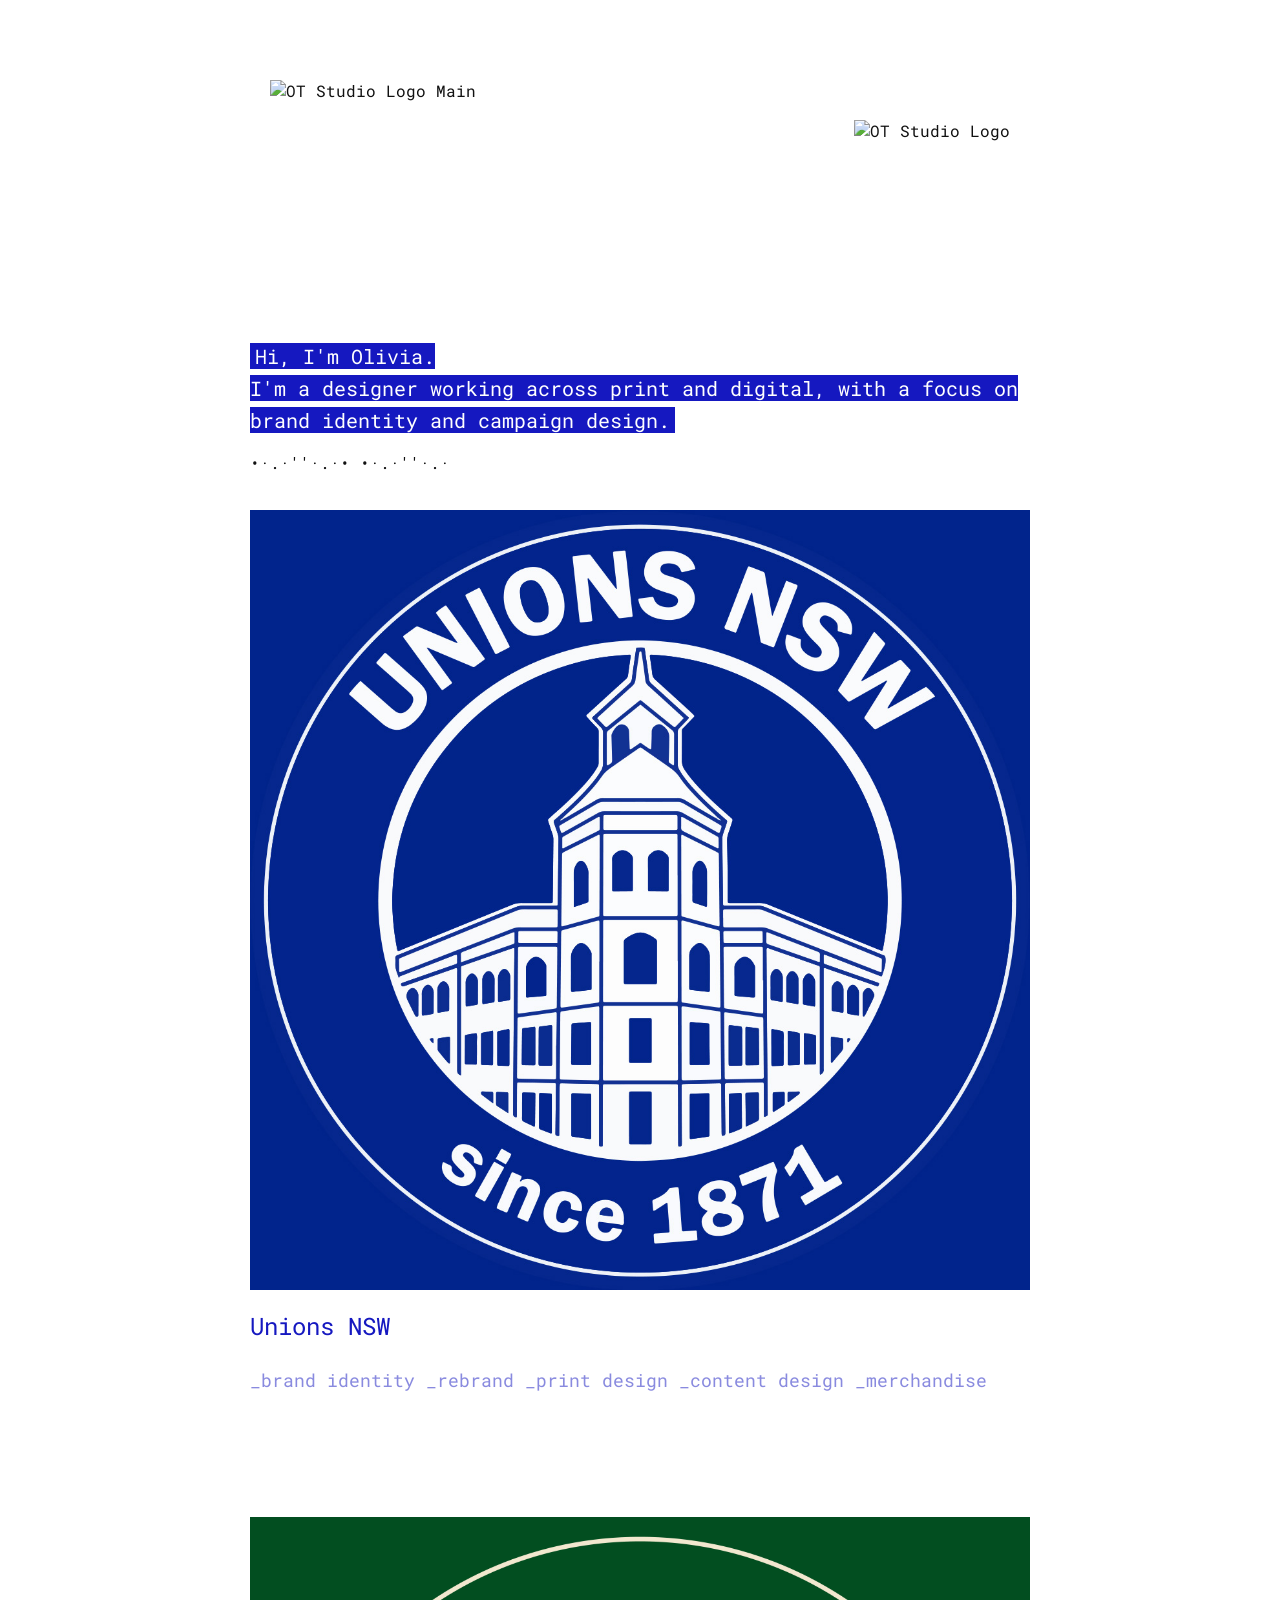
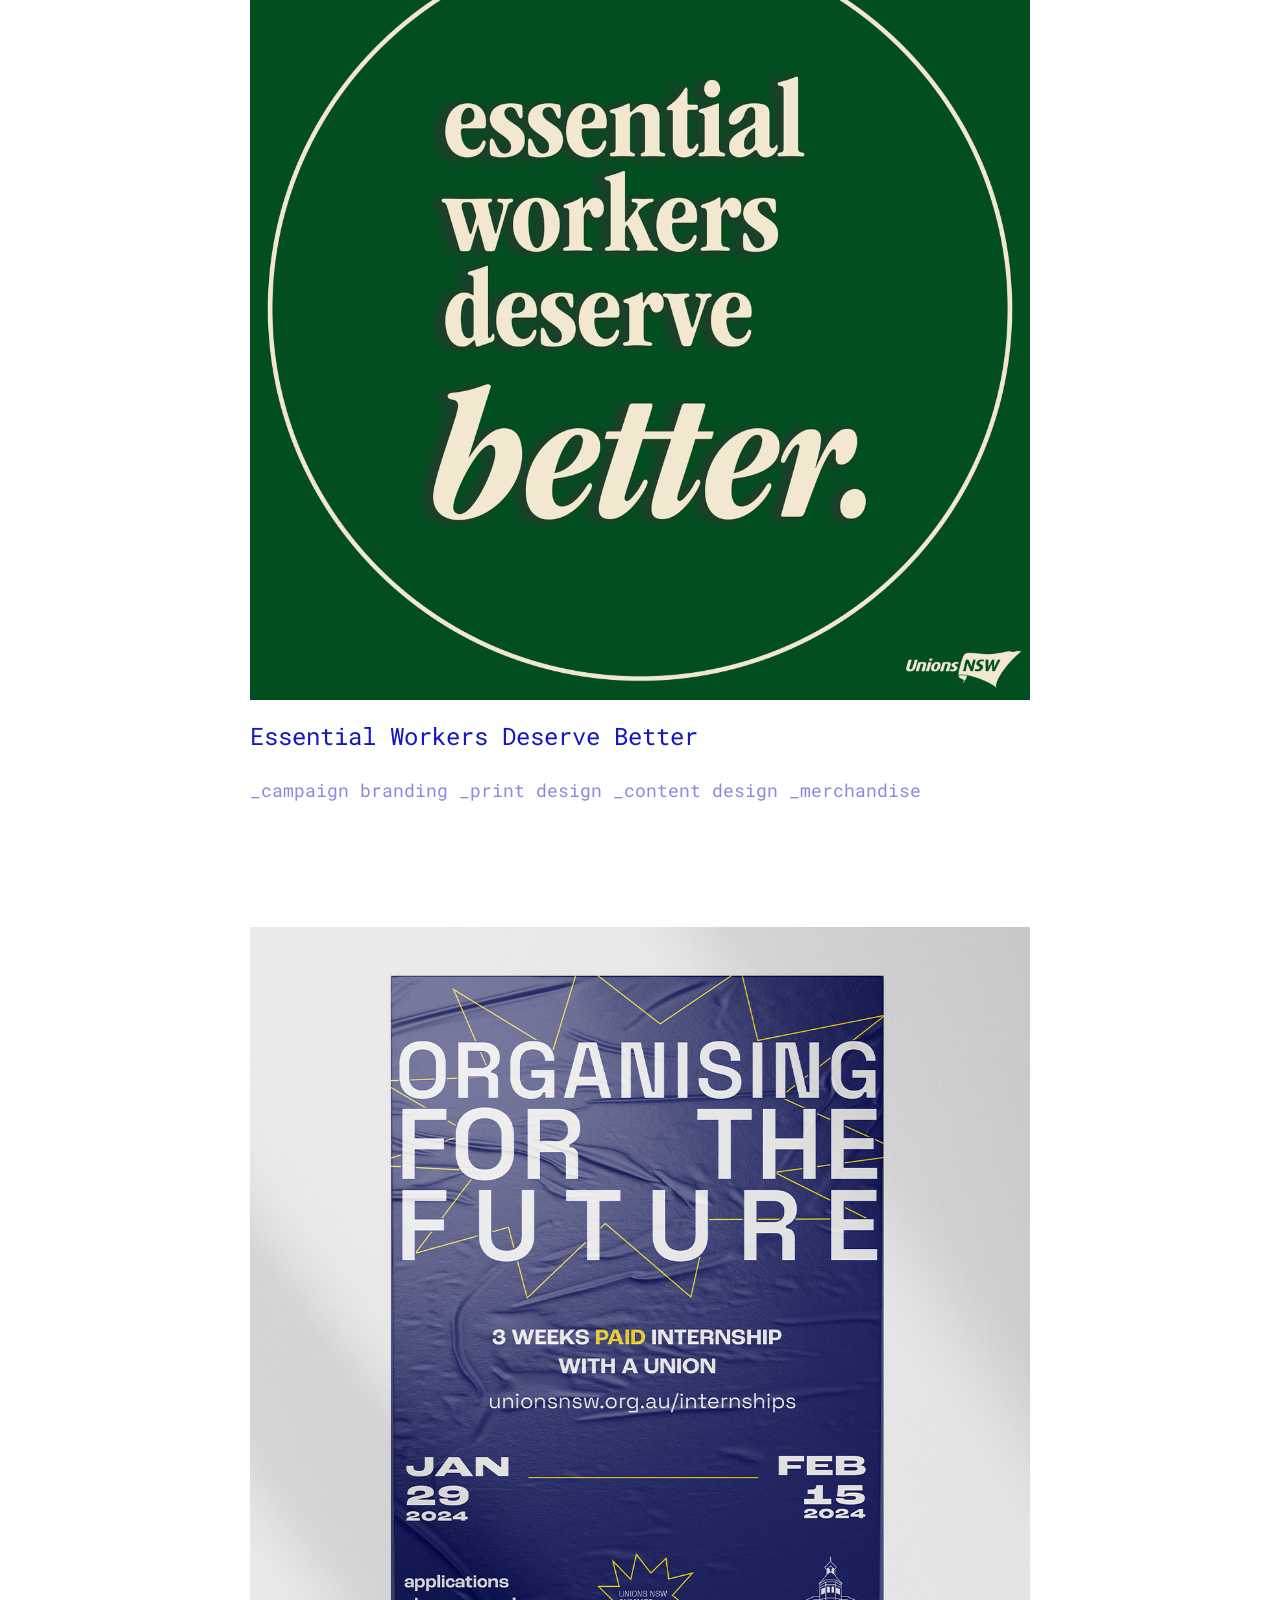
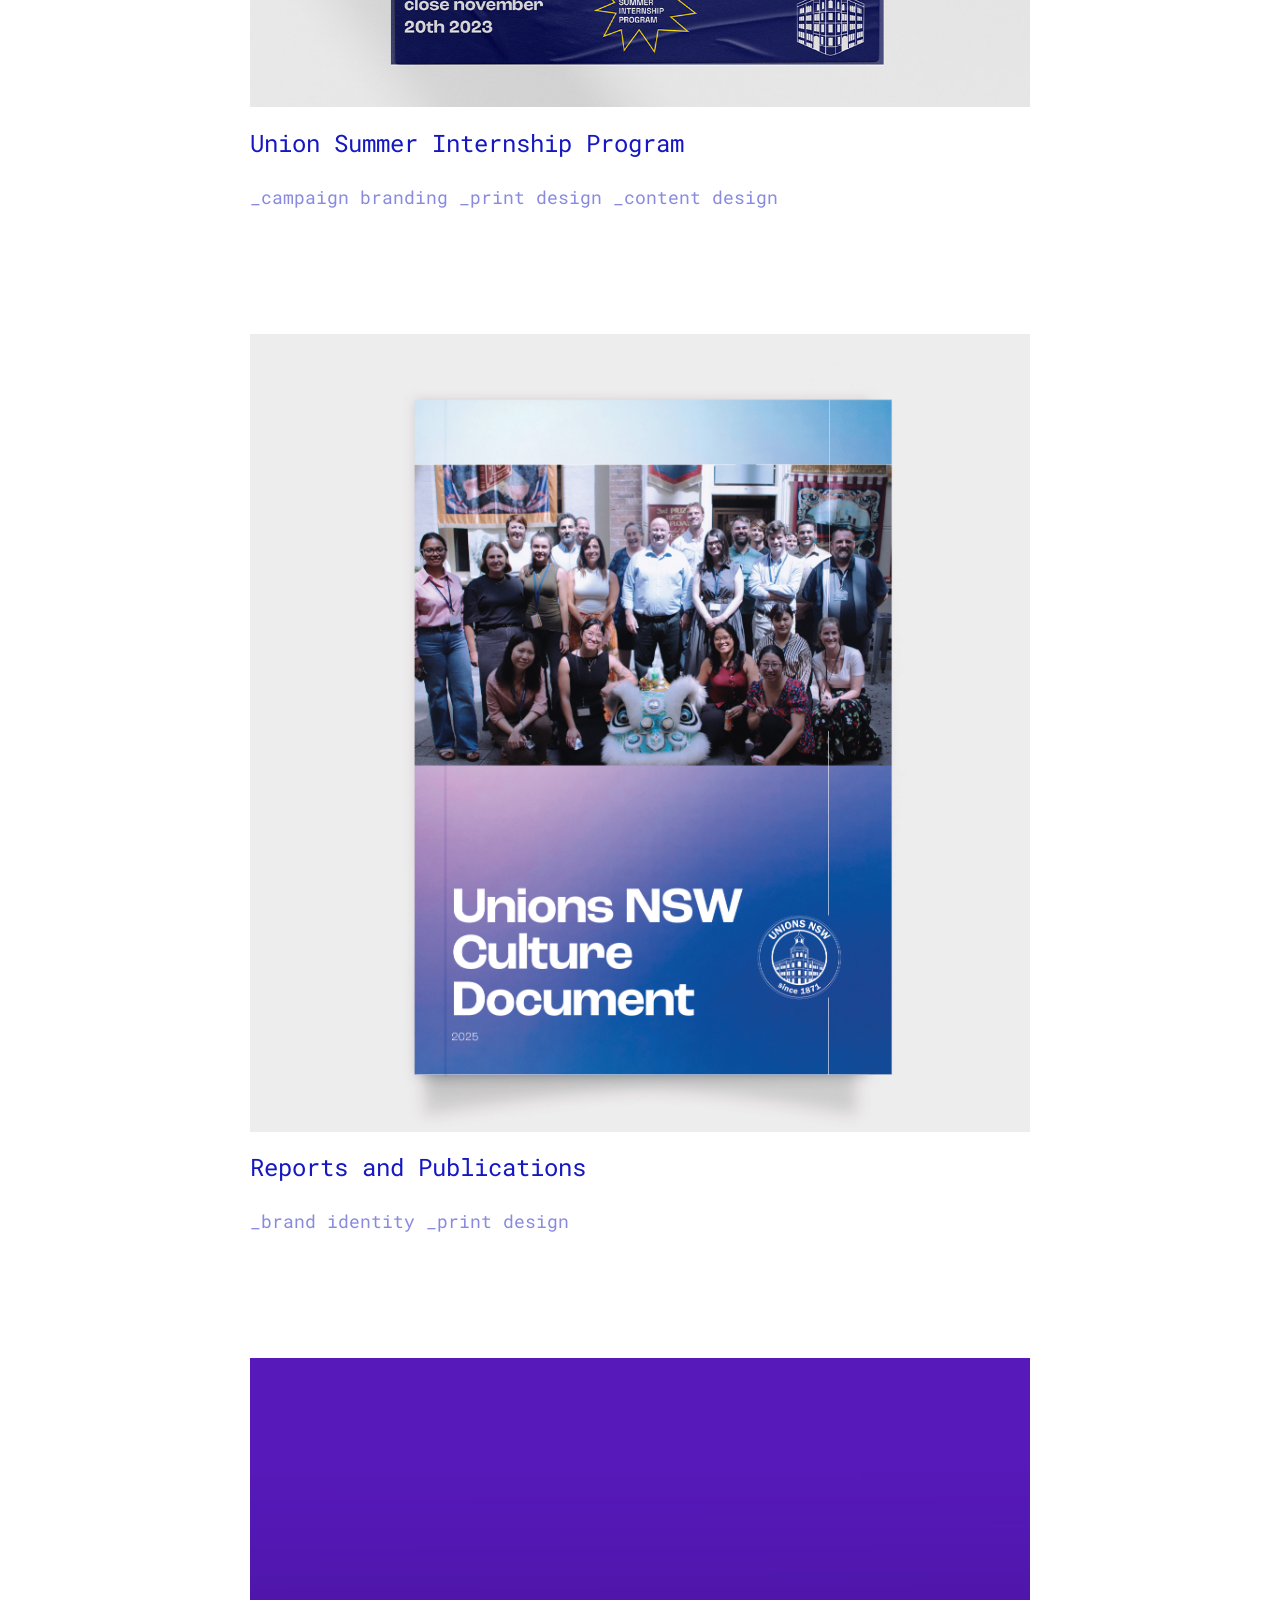
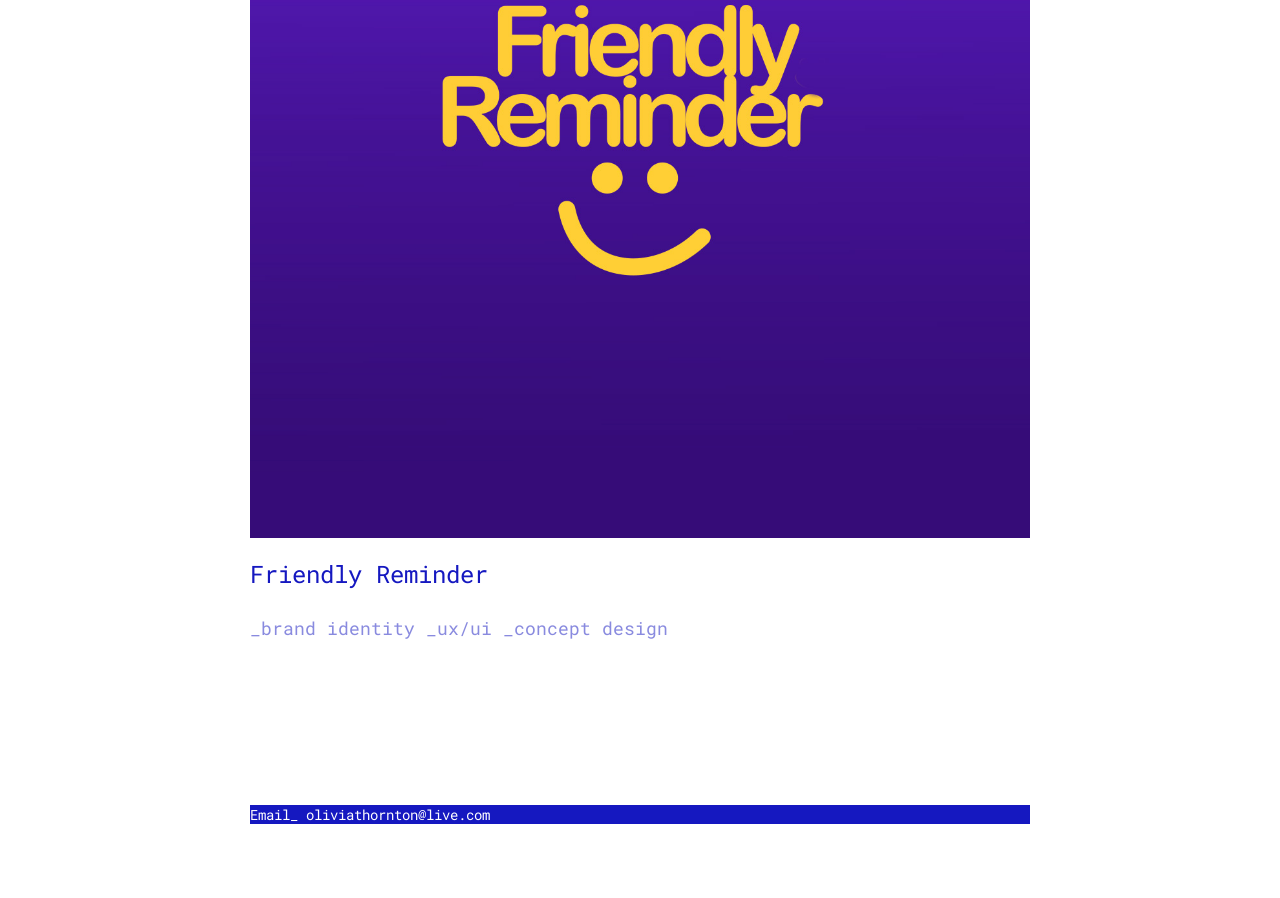
==== index.html @ 5ad0eead "Initial upload" ====
<!DOCTYPE html>
<html lang="en">

<head>

<meta charset="UTF-8">
<meta name="viewport" content="width=device-width, initial-scale=1">

<title>ot-studio</title>

<link rel="stylesheet" href="styles.css">

<link rel="preconnect" href="https://fonts.googleapis.com">
<link rel="preconnect" href="https://fonts.gstatic.com" crossorigin>
<link href="https://fonts.googleapis.com/css2?family=Roboto+Mono:ital,wght@0,100..700;1,100..700&display=swap" rel="stylesheet">

</head>


<body>

<header class="header">

<img src="/Users/othornton/Desktop/portolio-site/images/logo26-01.png" alt="OT Studio Logo Main" class="logo">

<img src="/Users/othornton/Desktop/portolio-site/images/borzoibitmap_grain_flip-1.png" alt="OT Studio Logo" class="logodog">

</header>

<p class="intro"><span>
Hi, I'm Olivia.<br>
I'm a designer working across print and digital, with a focus on brand identity and campaign design.
</span>
</p>
<p>•·.·''·.·• •·.·''·.·</p>
<br>




<main class="projects">

<a class="project" href="projects/project1.html">

<img src="images/project1cover.jpg" alt="Project 1">

<h2>Unions NSW</h2><br>
<h2 class="h2tags">_brand identity _rebrand _print design _content design _merchandise</h2>

</a>


<a class="project" href="projects/project2.html">

<img src="images/project2cover.jpg" alt="Project 2">

<h2>Essential Workers Deserve Better</h2><br>
<h2 class="h2tags">_campaign branding _print design _content design _merchandise</h2>

</a>

<a class="project" href="projects/project3.html">

<img src="images/project3cover.jpg" alt="Project 3">

<h2>Union Summer Internship Program</h2><br>
<h2 class="h2tags">_campaign branding _print design _content design</h2>

</a>

<a class="project" href="projects/project4.html">

<img src="images/project4cover.jpg" alt="Project 4">

<h2>Reports and Publications</h2><br>
<h2 class="h2tags">_brand identity _print design</h2>

</a>

<a class="project" href="projects/project5.html">

<img src="images/project5cover.jpg" alt="Project 5">

<h2>Friendly Reminder</h2><br>
<h2 class="h2tags">_brand identity _ux/ui _concept design</h2>

</a>

</main>


<footer>

<p>Email_ oliviathornton@live.com</p>

</footer>


<script src="script.js"></script>

</body>

</html>
---- styles.css ----
*{
box-sizing:border-box;
}

body{

font-family:'Roboto Mono', monospace;
margin:0;
padding:60px;
color:#111;
background:white;
max-width:900px;
margin:auto;

}

.header{

width: 100%;  
margin-bottom: 80px;
display: flex;
justify-content: space-between;
align-items: center;
padding: 20px;
}

.logo {
  height: 160px;
}

.logodog {
  height: 80px;
  animation: rotation 6s infinite linear;
}

@keyframes rotation {
  from {
    transform: rotate(359deg);
  }
  to {
    transform: rotate(0deg);
  }
}

h1{

font-size:34px;
font-weight:500;
margin-bottom:20px;
color:#1518c0;
}

h1 span{
  background-color: #FFFFFF;
  width:100% ;
}

h2{

font-size:24px;
font-weight:500;
color:#1518c0;
margin-bottom: 5px;
}

.h2tags{

font-size:18px;
font-weight:500;
color:#1518c0;
opacity: 50%;
margin-bottom: 5px;
margin-top: 0px;
}

h3{

font-size:18px;
font-weight:500;
margin-bottom:20px;
color:#1518c0;
}

.intro span{

font-size:20px;
line-height:1.6;
max-width:600px;
color: #FFFFFF;
background-color: #1518c0;
padding: 0 5px; /* Add horizontal padding */

}

.projects{

display:flex;
flex-direction:column;
gap:120px;

}

.project{

text-decoration:none;
color:#1518c0;

}

.project img{

width:100%;
display:block;
transition:opacity 0.3s ease;

}

.project:hover img{

opacity:0.85;

}

.project h2{

font: size 24px;
font-weight:400;
color:#1518c0;

}

.pichead{
color:#1518c0  
}

footer{

margin-top:160px;
font-size:14px;
color:#FFFFFF;
background-color:#1518c0;

}

img{

cursor:pointer;

}

.lightbox{

position:fixed;
top:0;
left:0;
width:100%;
height:100%;
background:rgba(0,0,0,0.9);

display:none;
justify-content:center;
align-items:center;

}

.lightbox img{

max-width:90%;
max-height:90%;

}

.projectslides{
  max-width: 90%;
}
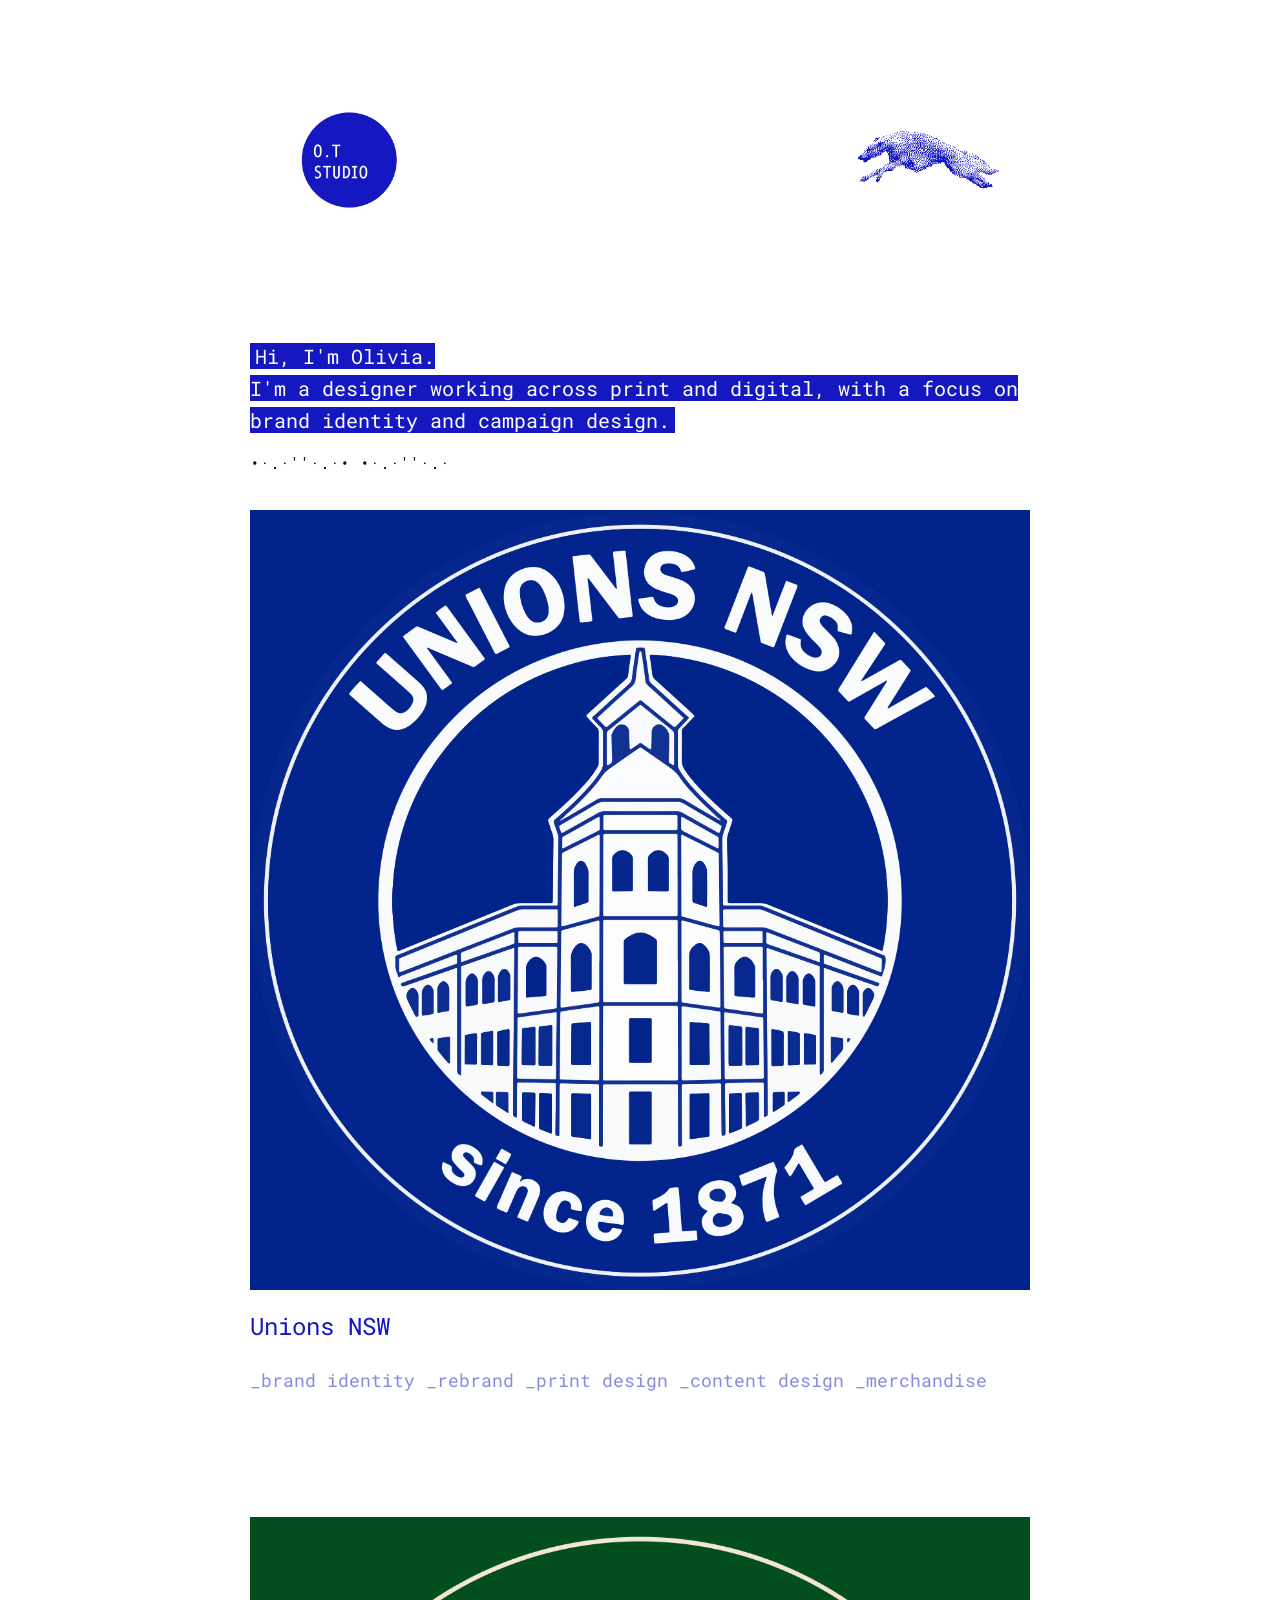
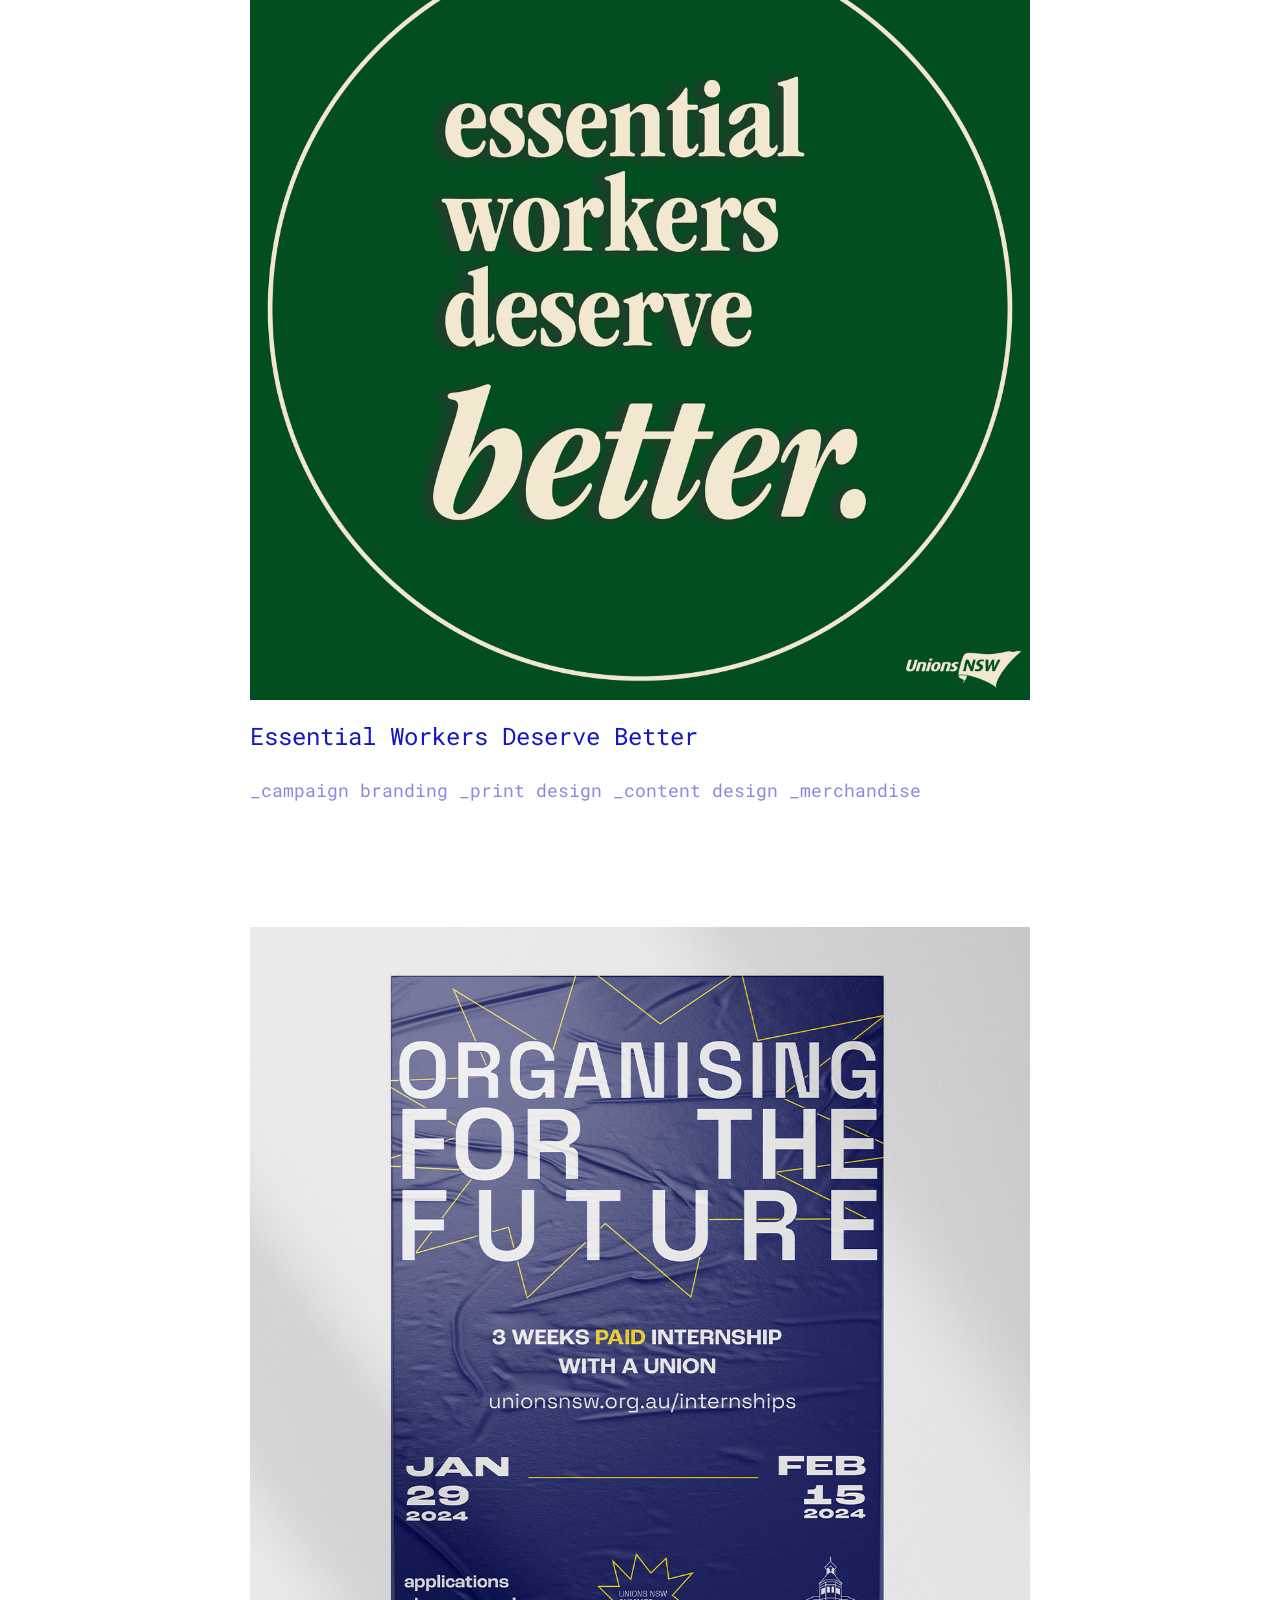
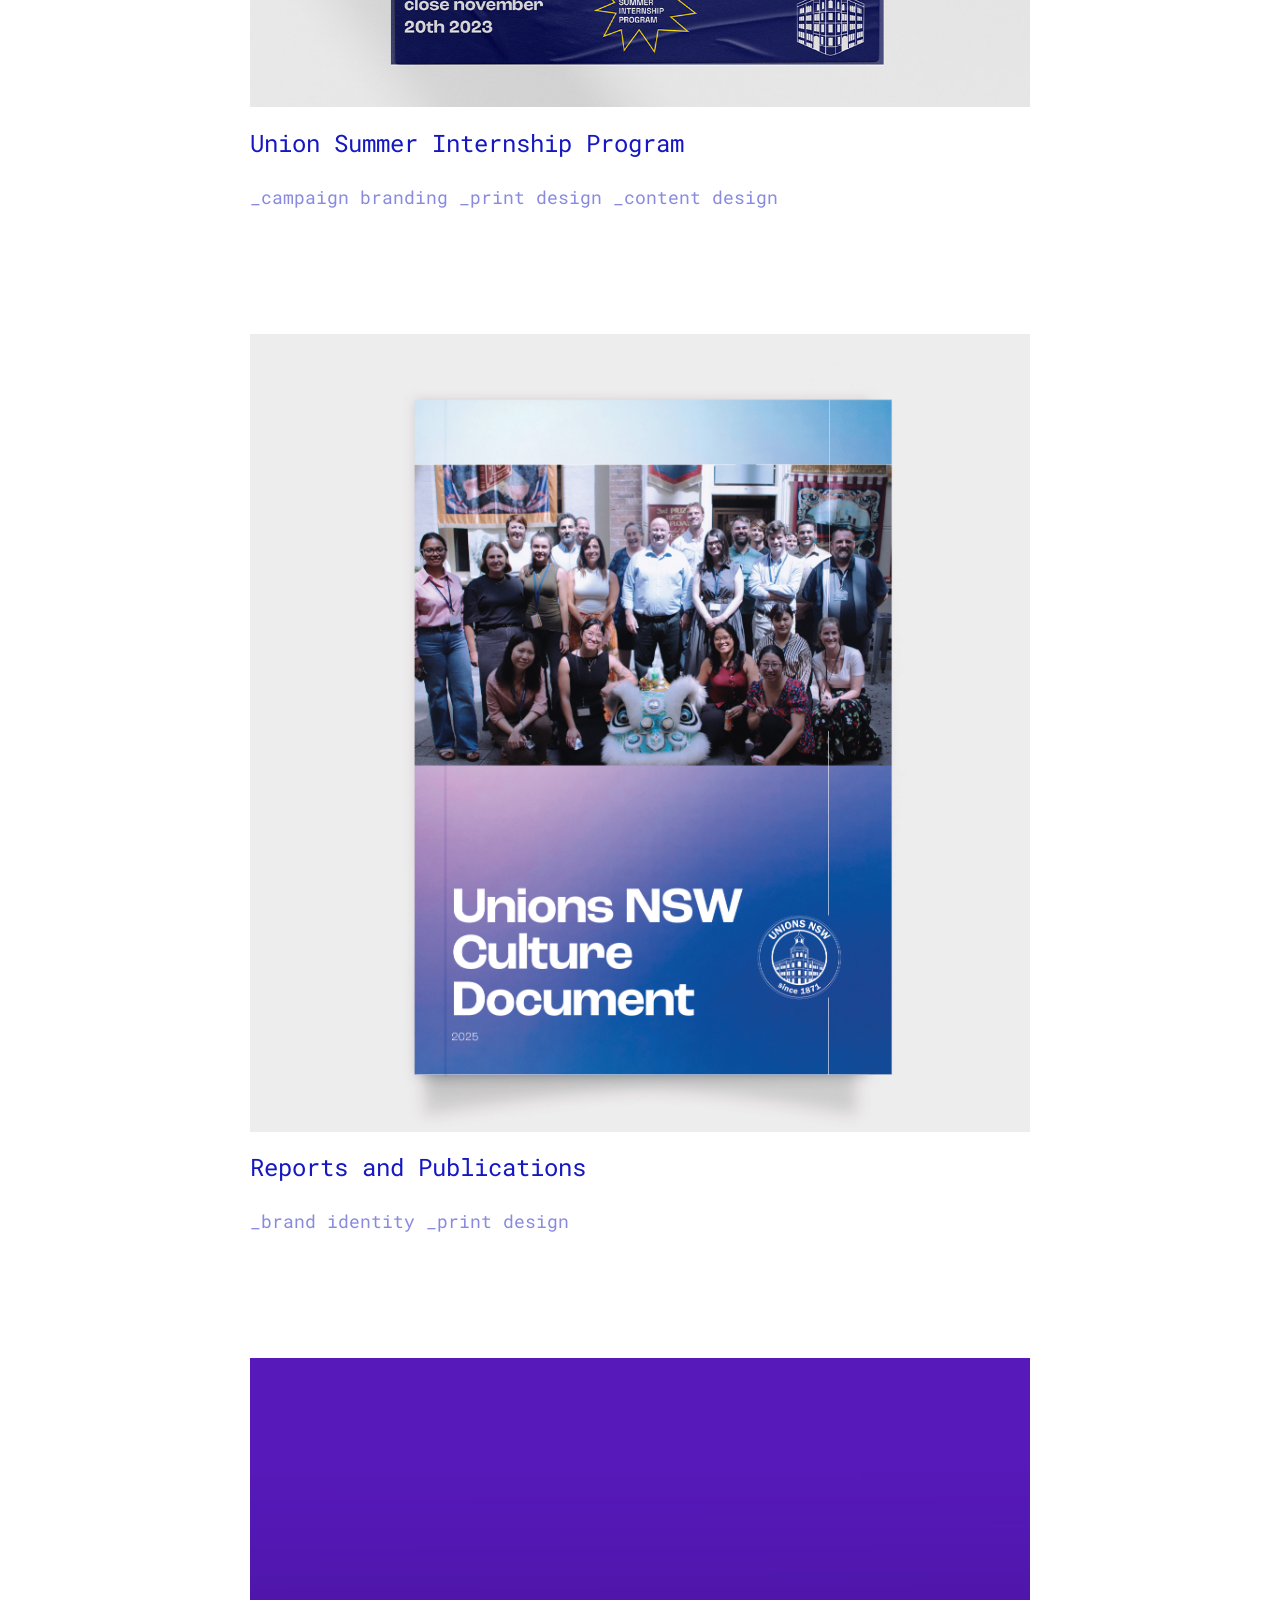
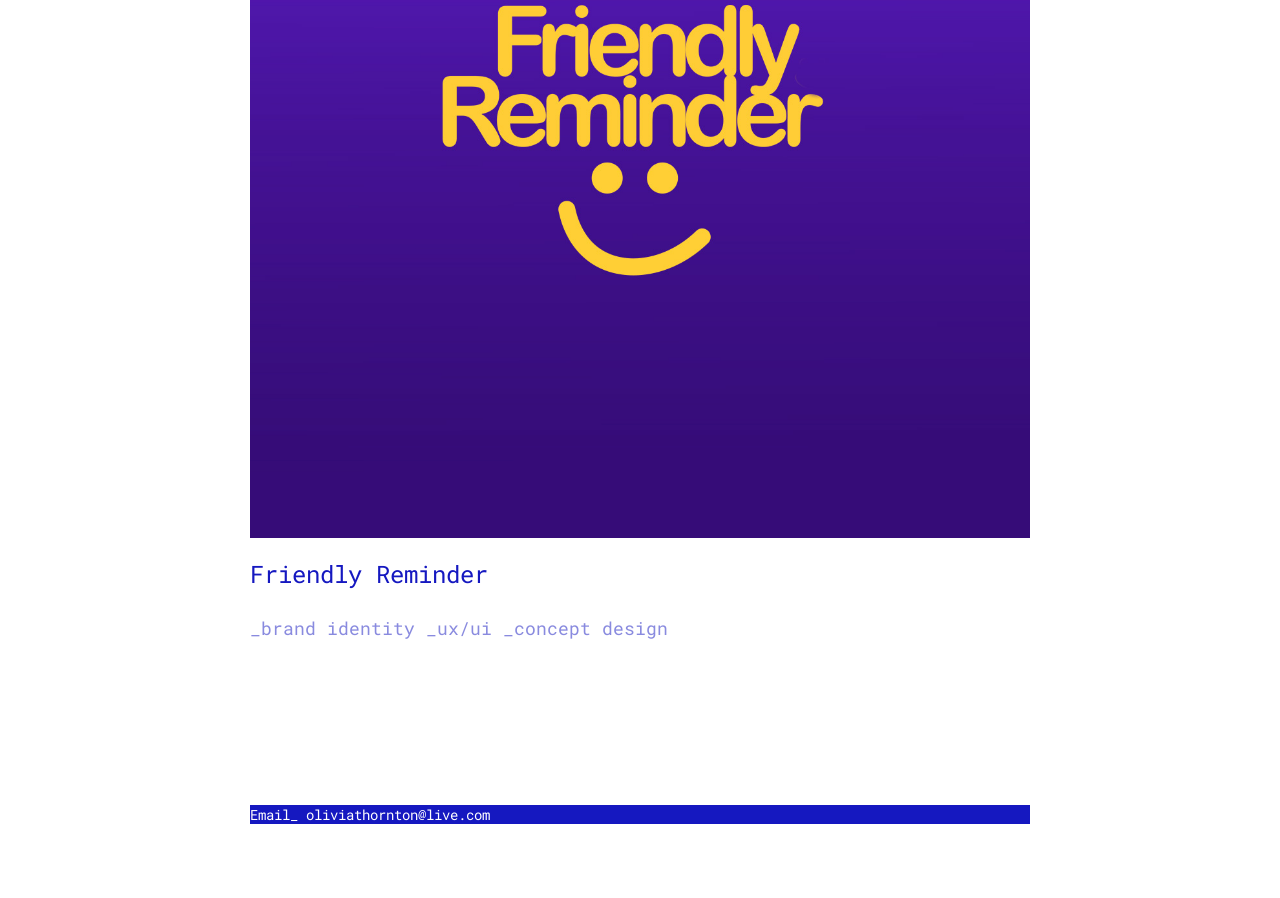
==== commit 4b661bcc: "Update index.html" ====
--- a/index.html
+++ b/index.html
@@ -21,9 +21,9 @@
 
 <header class="header">
 
-<img src="/Users/othornton/Desktop/portolio-site/images/logo26-01.png" alt="OT Studio Logo Main" class="logo">
+<img src="images/logo26-01.png" alt="OT Studio Logo Main" class="logo">
 
-<img src="/Users/othornton/Desktop/portolio-site/images/borzoibitmap_grain_flip-1.png" alt="OT Studio Logo" class="logodog">
+<img src="images/borzoibitmap_grain_flip-1.png" alt="OT Studio Logo" class="logodog">
 
 </header>
 
@@ -100,4 +100,4 @@
 
 </body>
 
-</html>+</html>
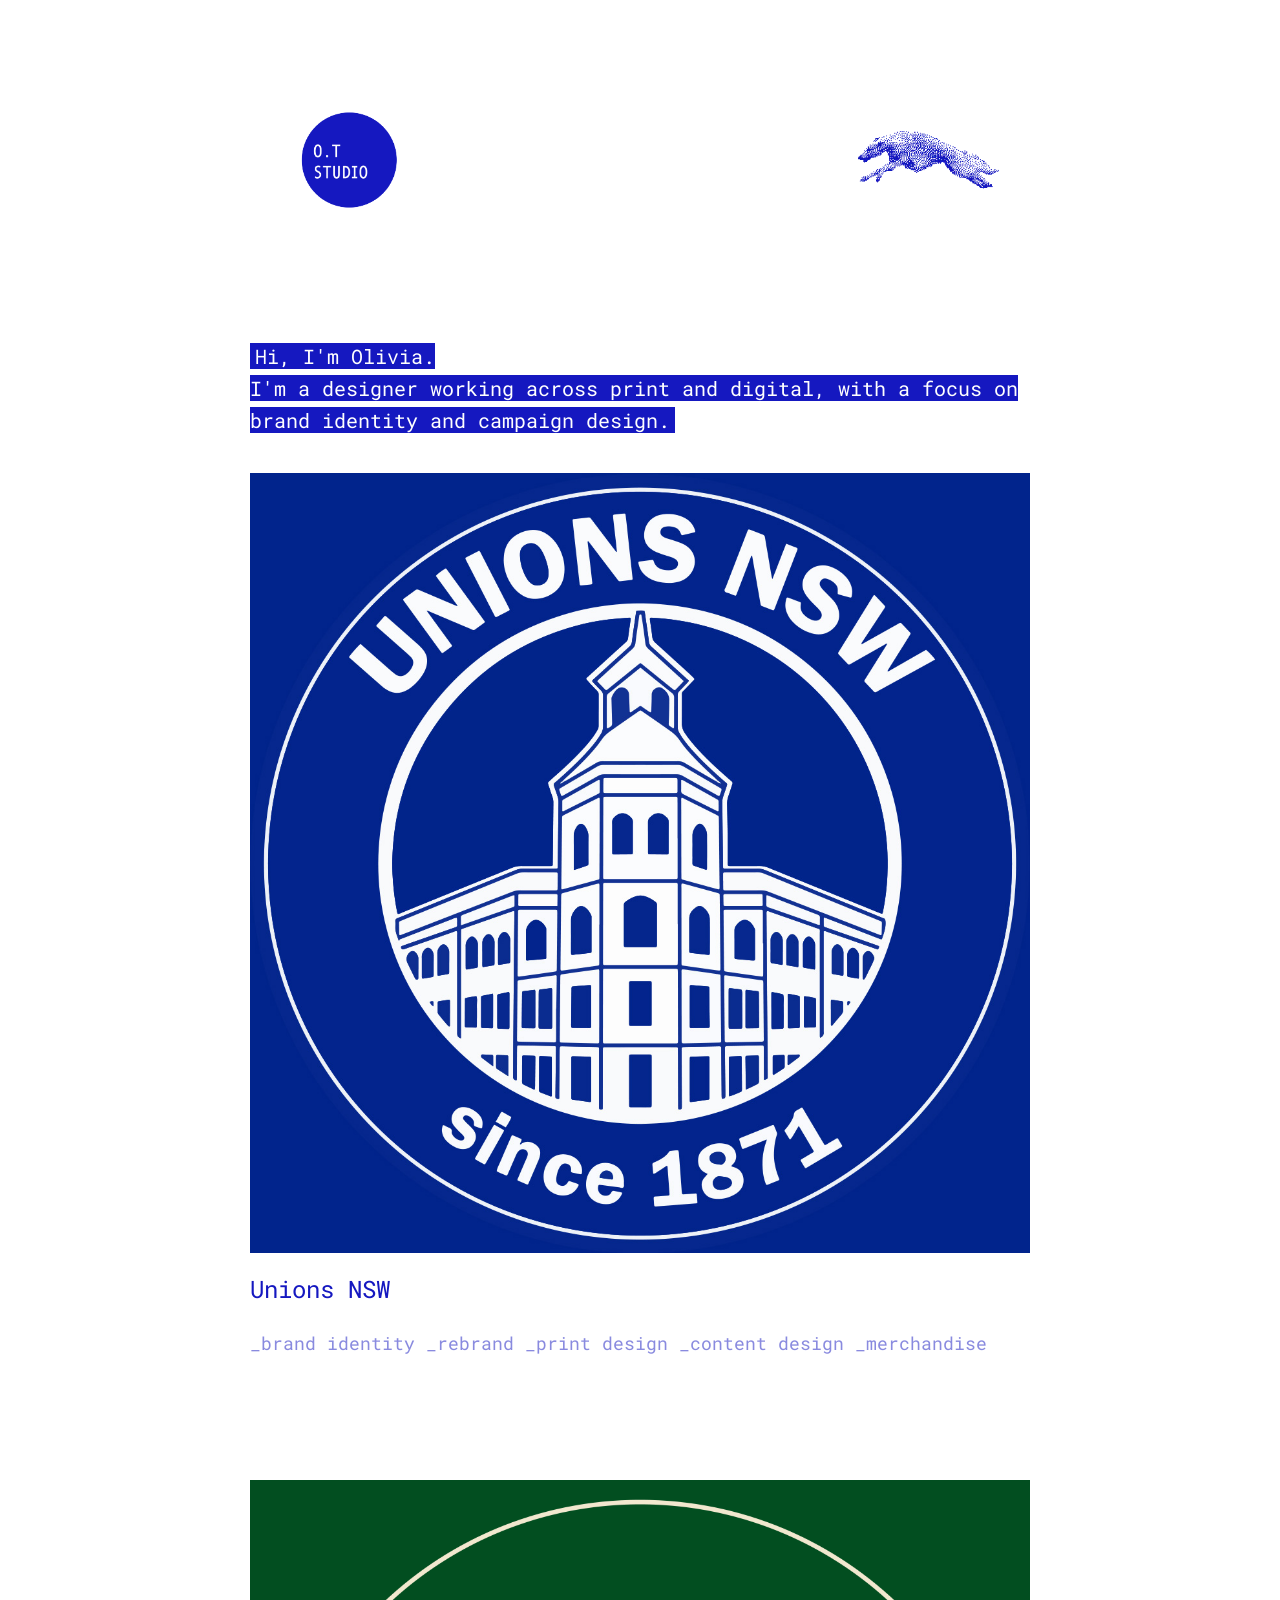
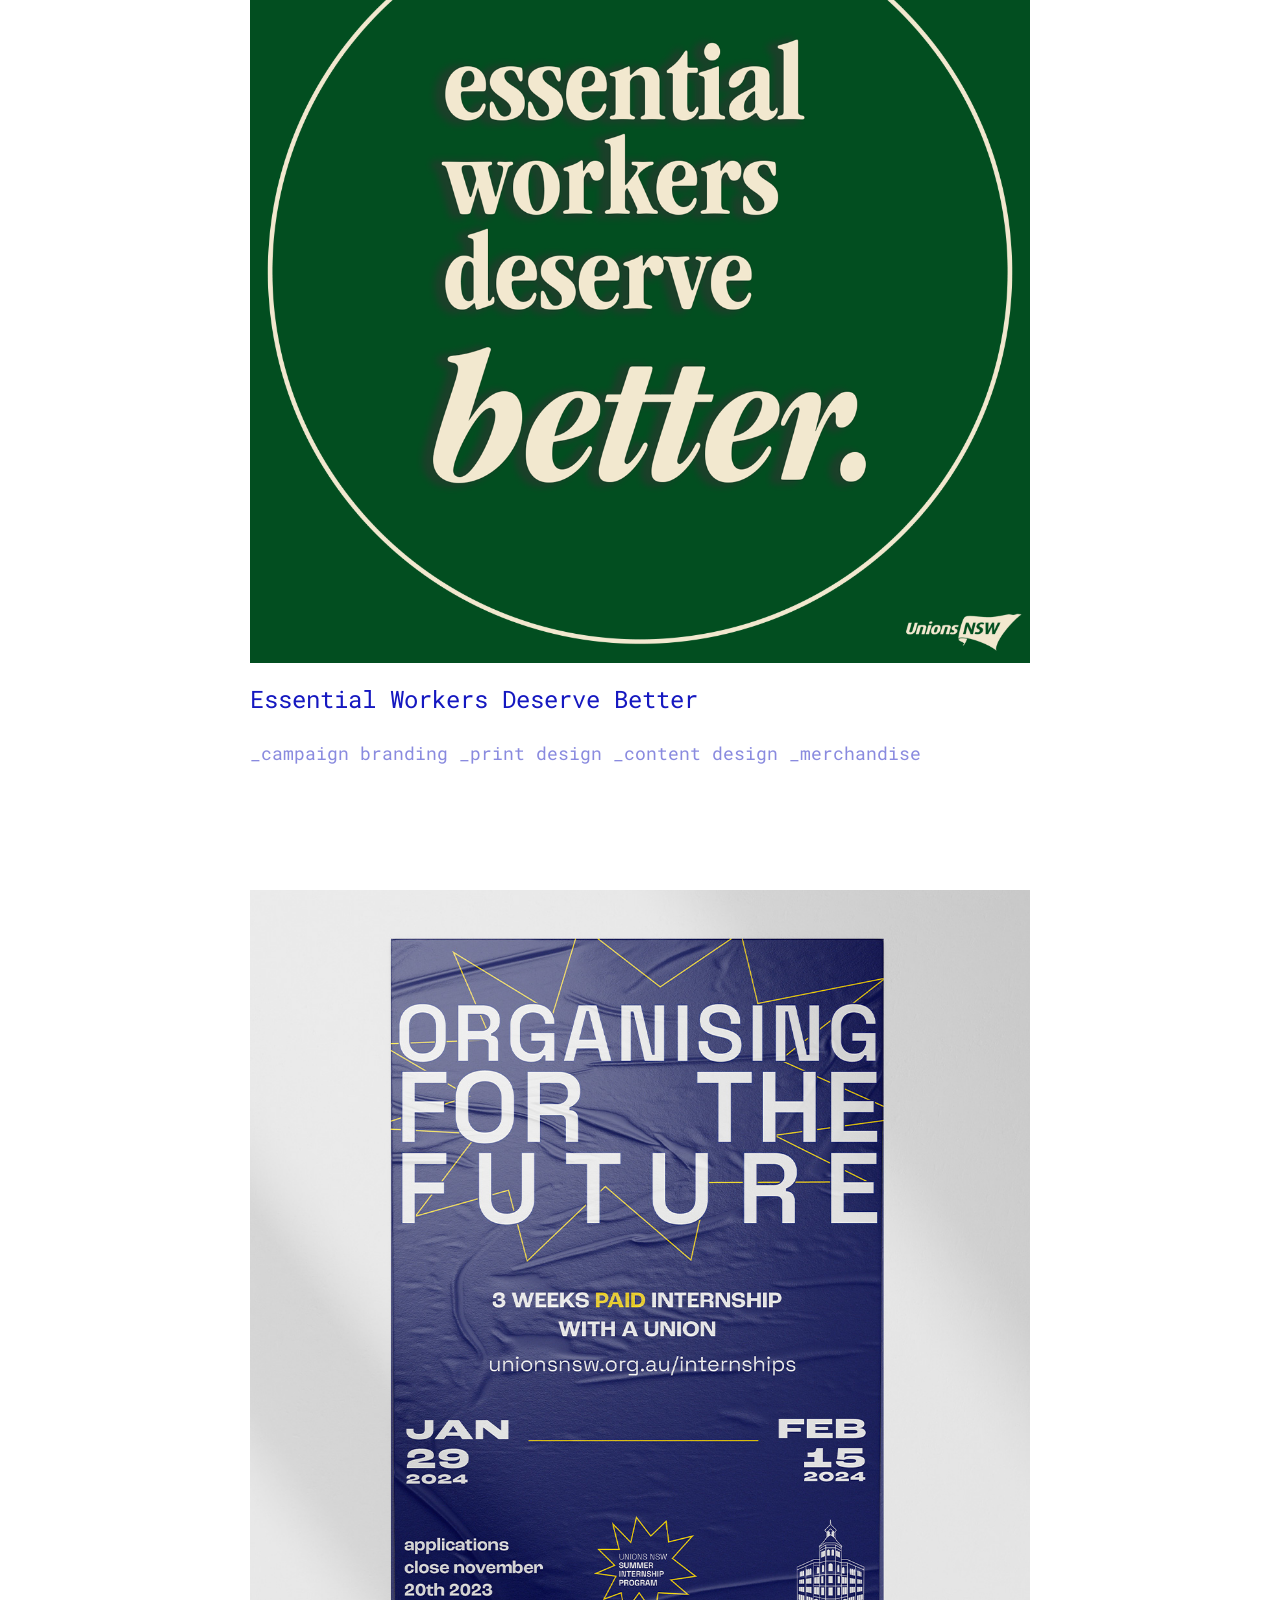
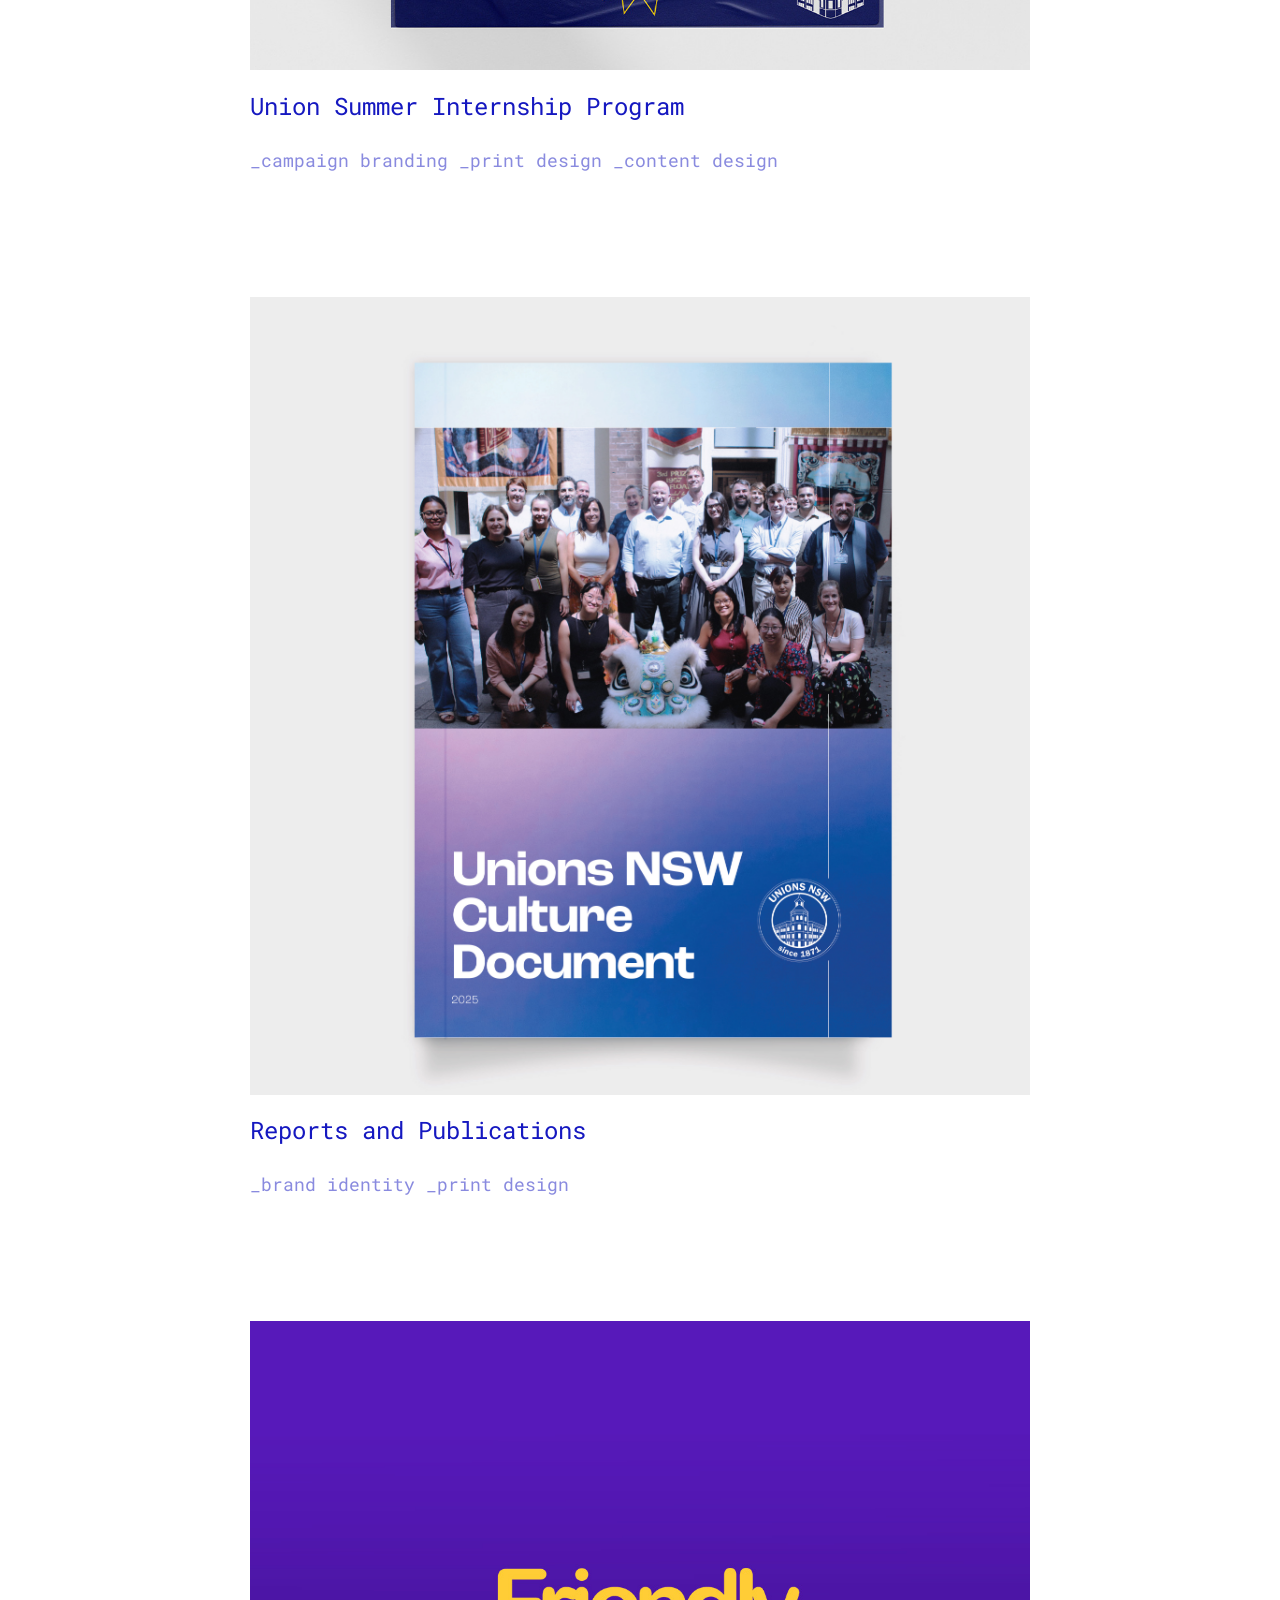
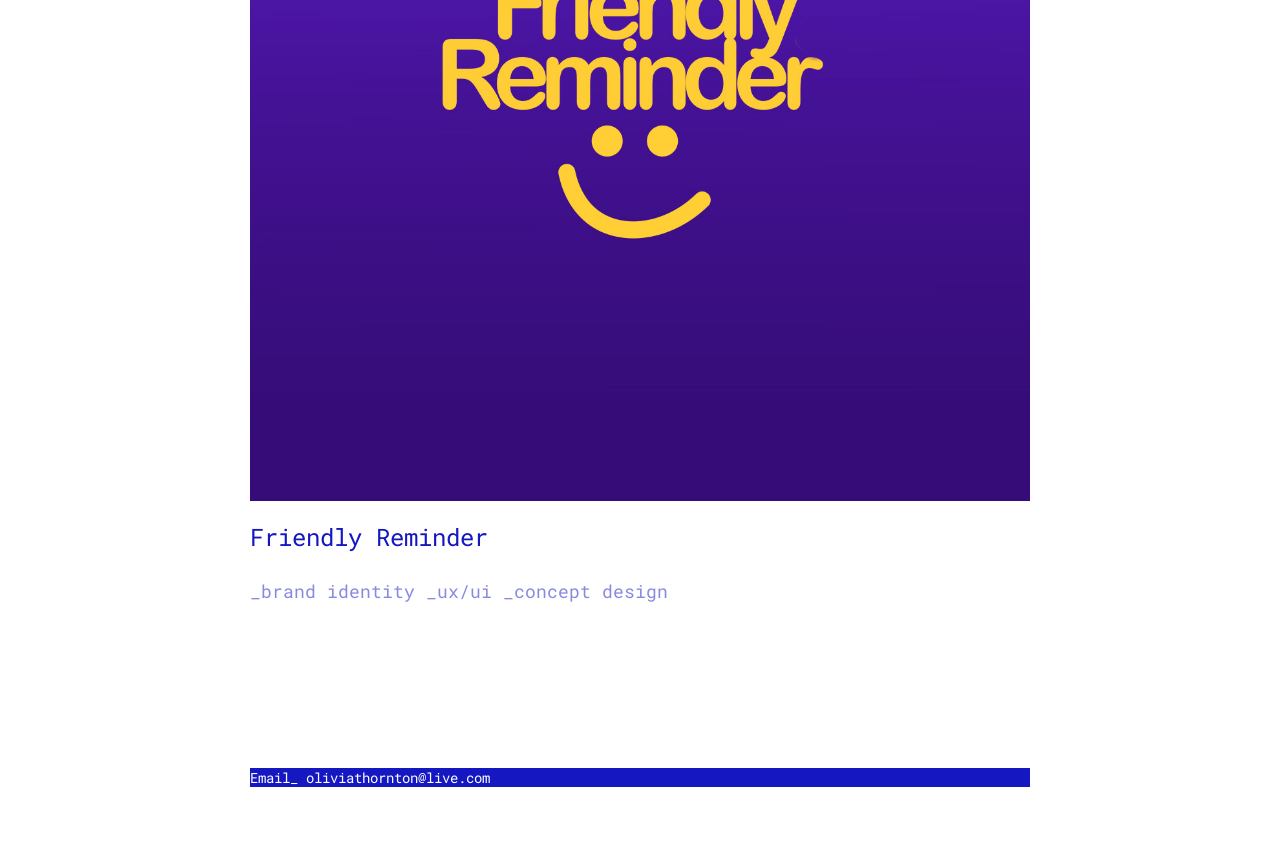
==== commit 24cb255a: "Update index.html" ====
--- a/index.html
+++ b/index.html
@@ -32,7 +32,6 @@
 I'm a designer working across print and digital, with a focus on brand identity and campaign design.
 </span>
 </p>
-<p>•·.·''·.·• •·.·''·.·</p>
 <br>
 
 
